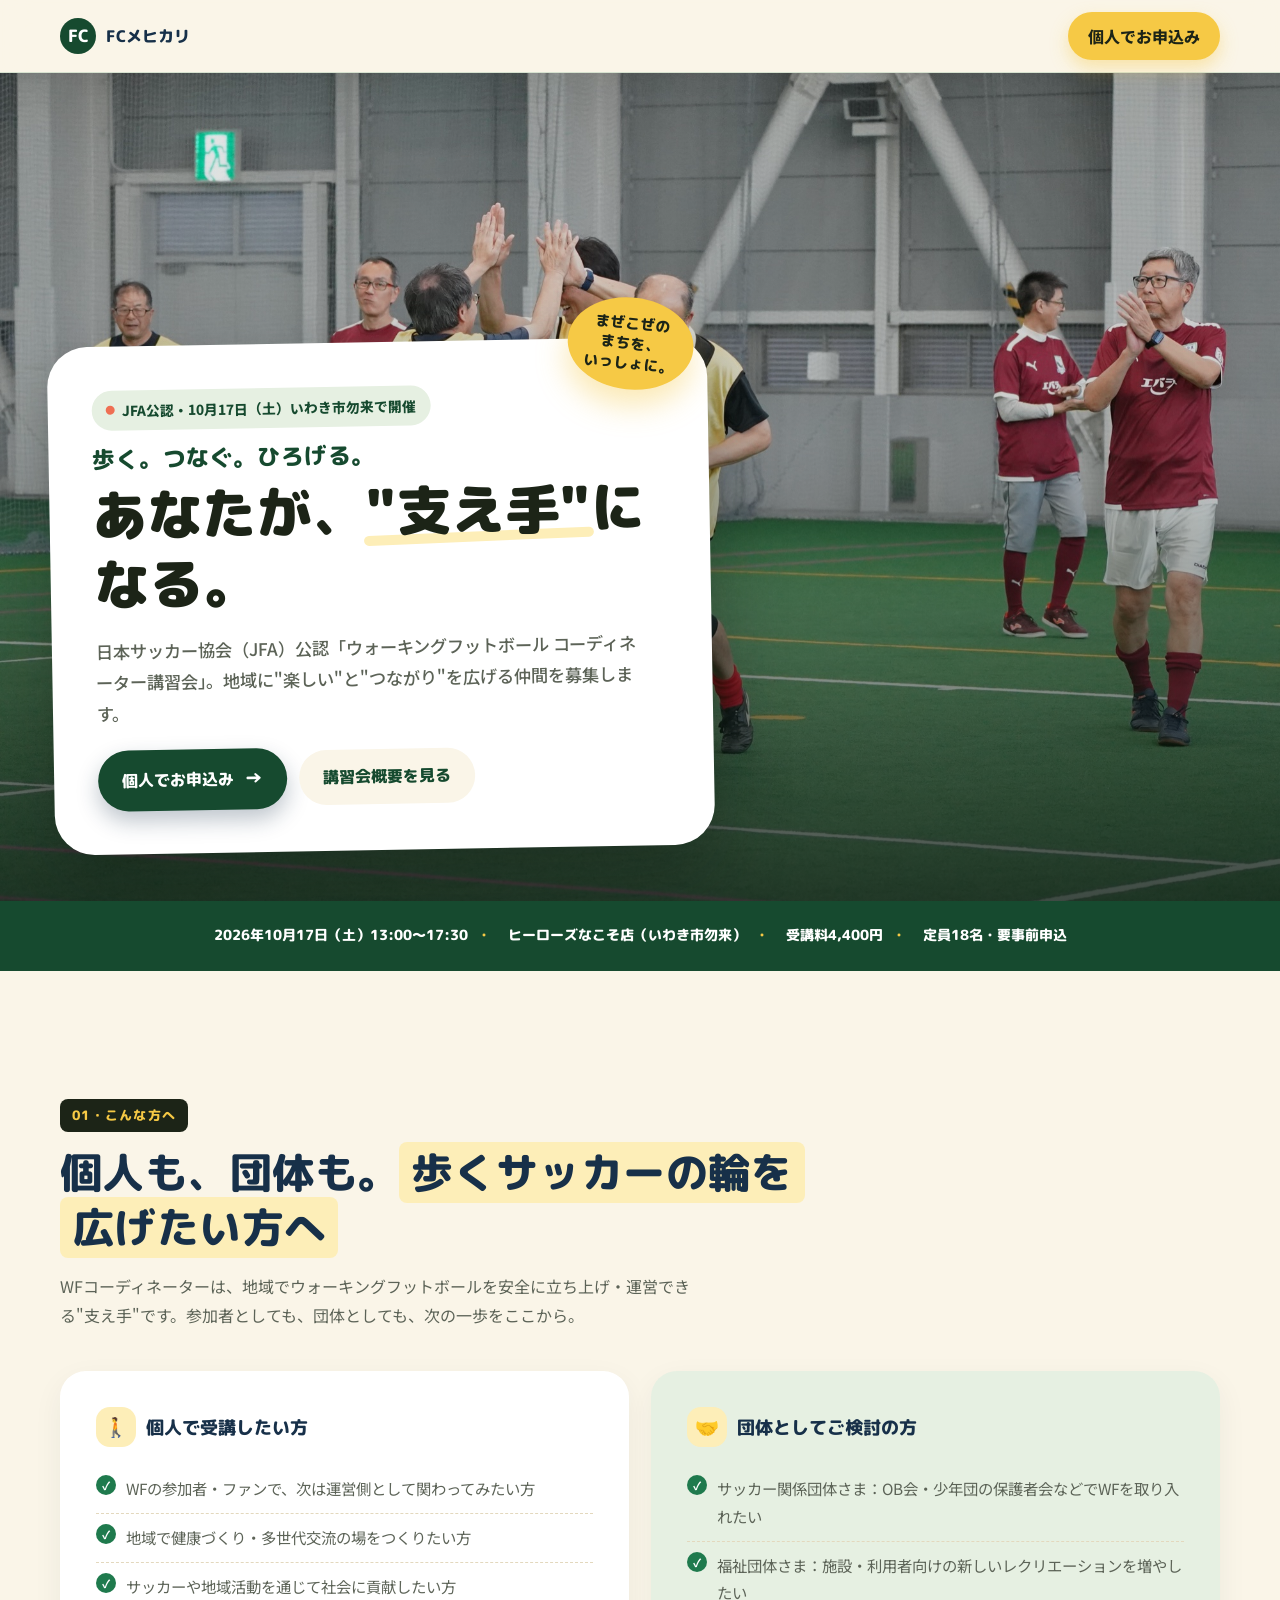
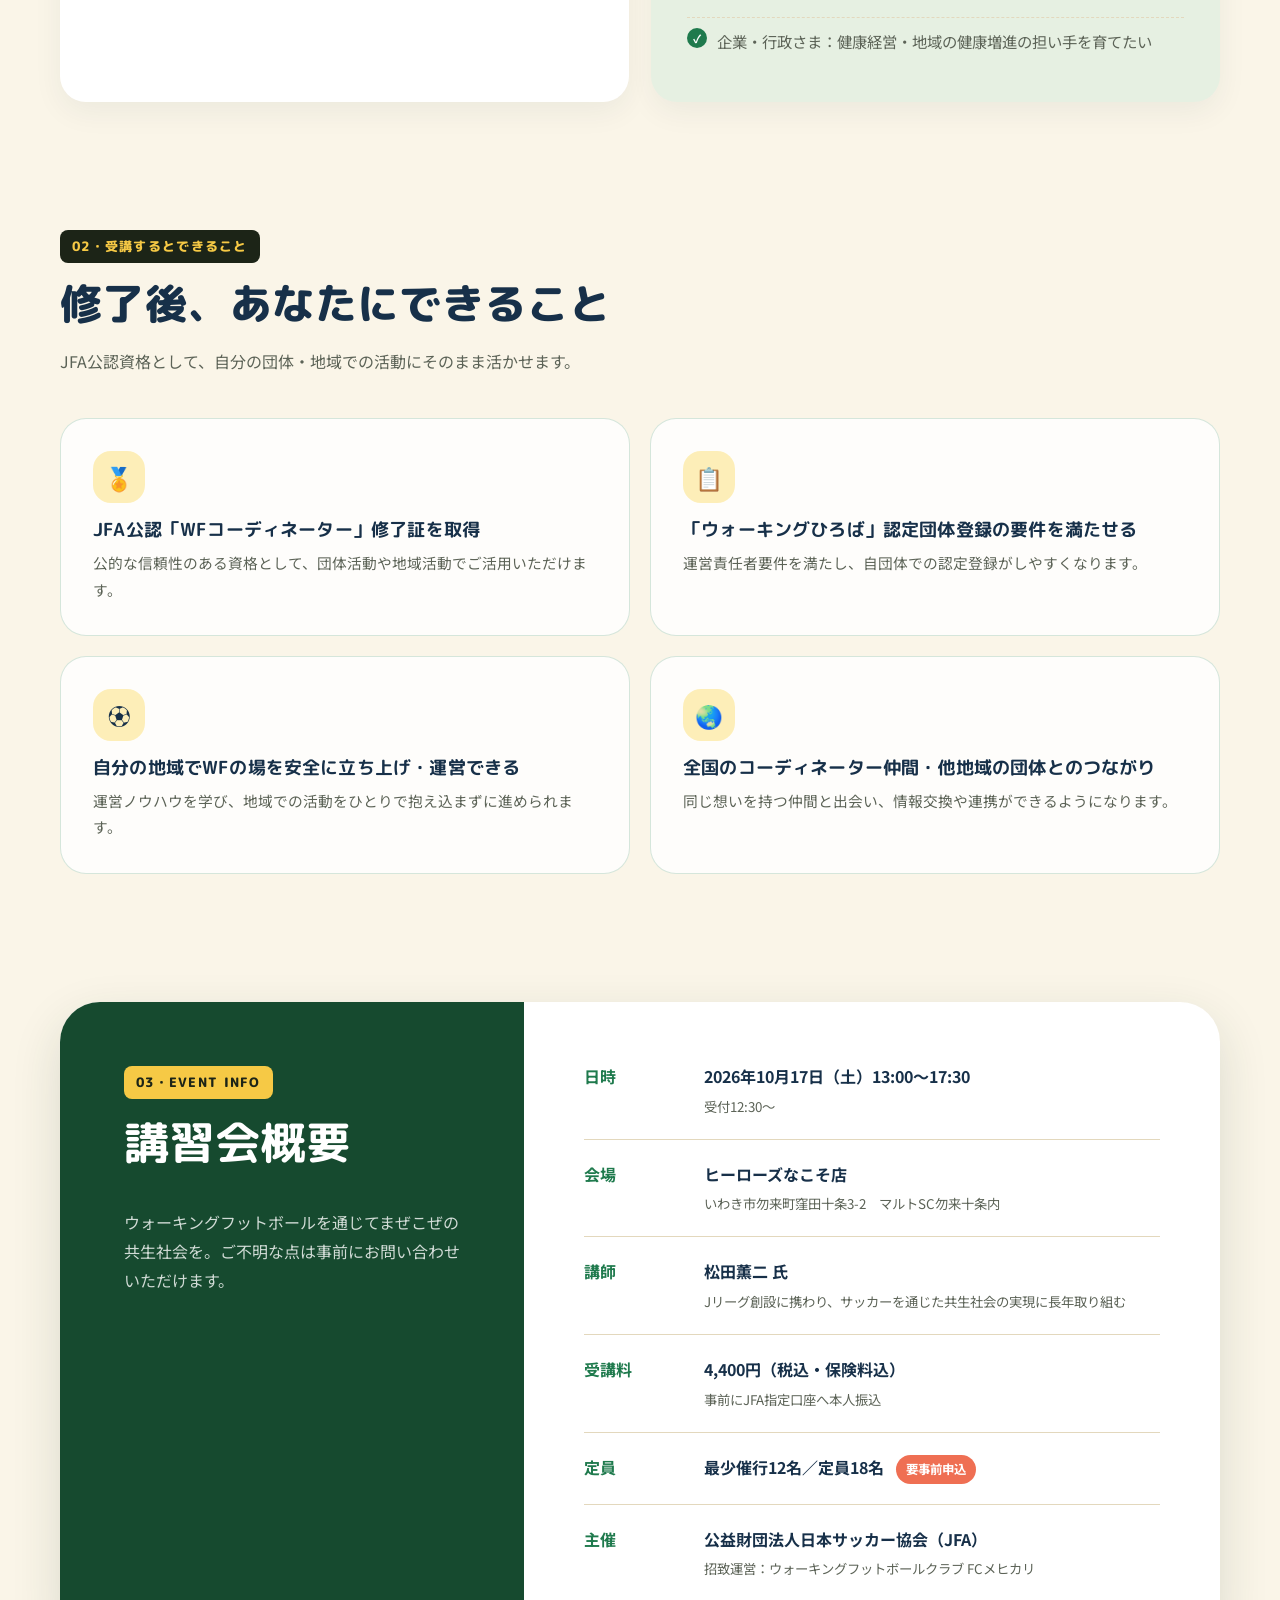
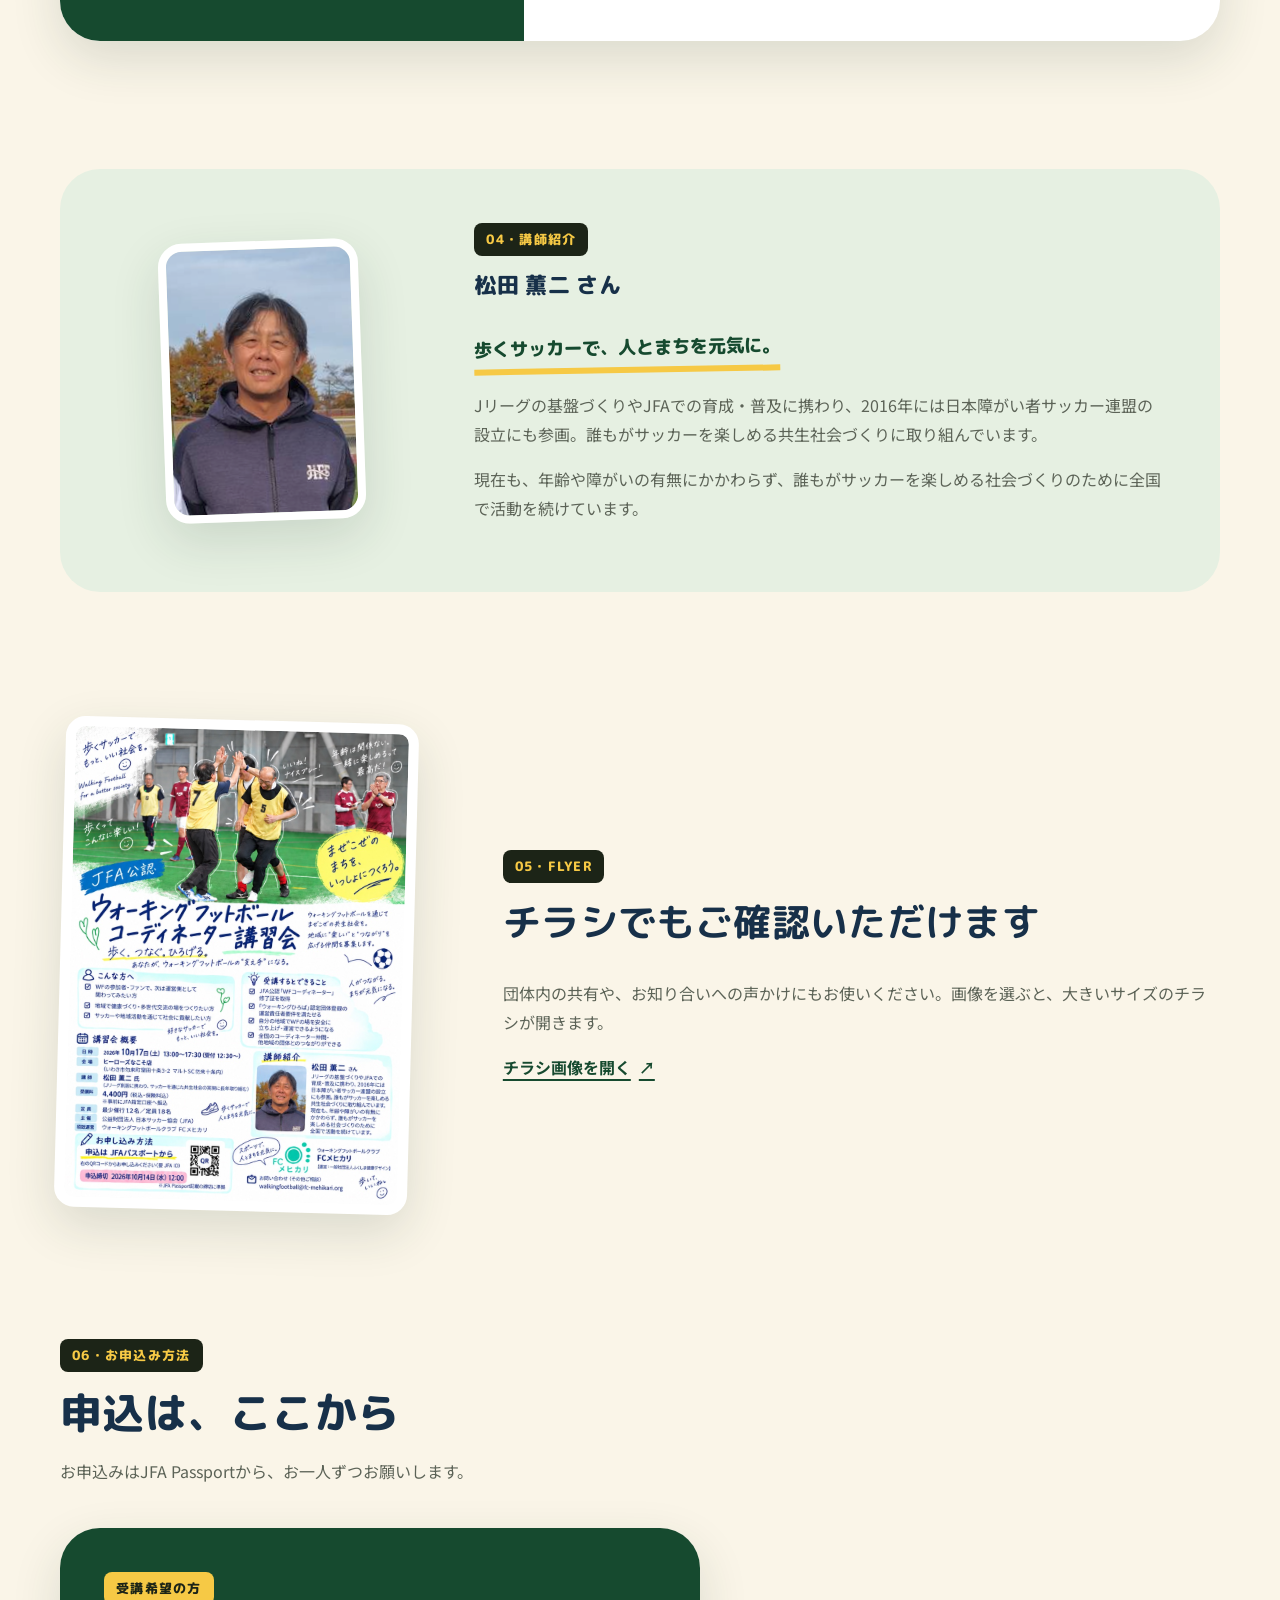
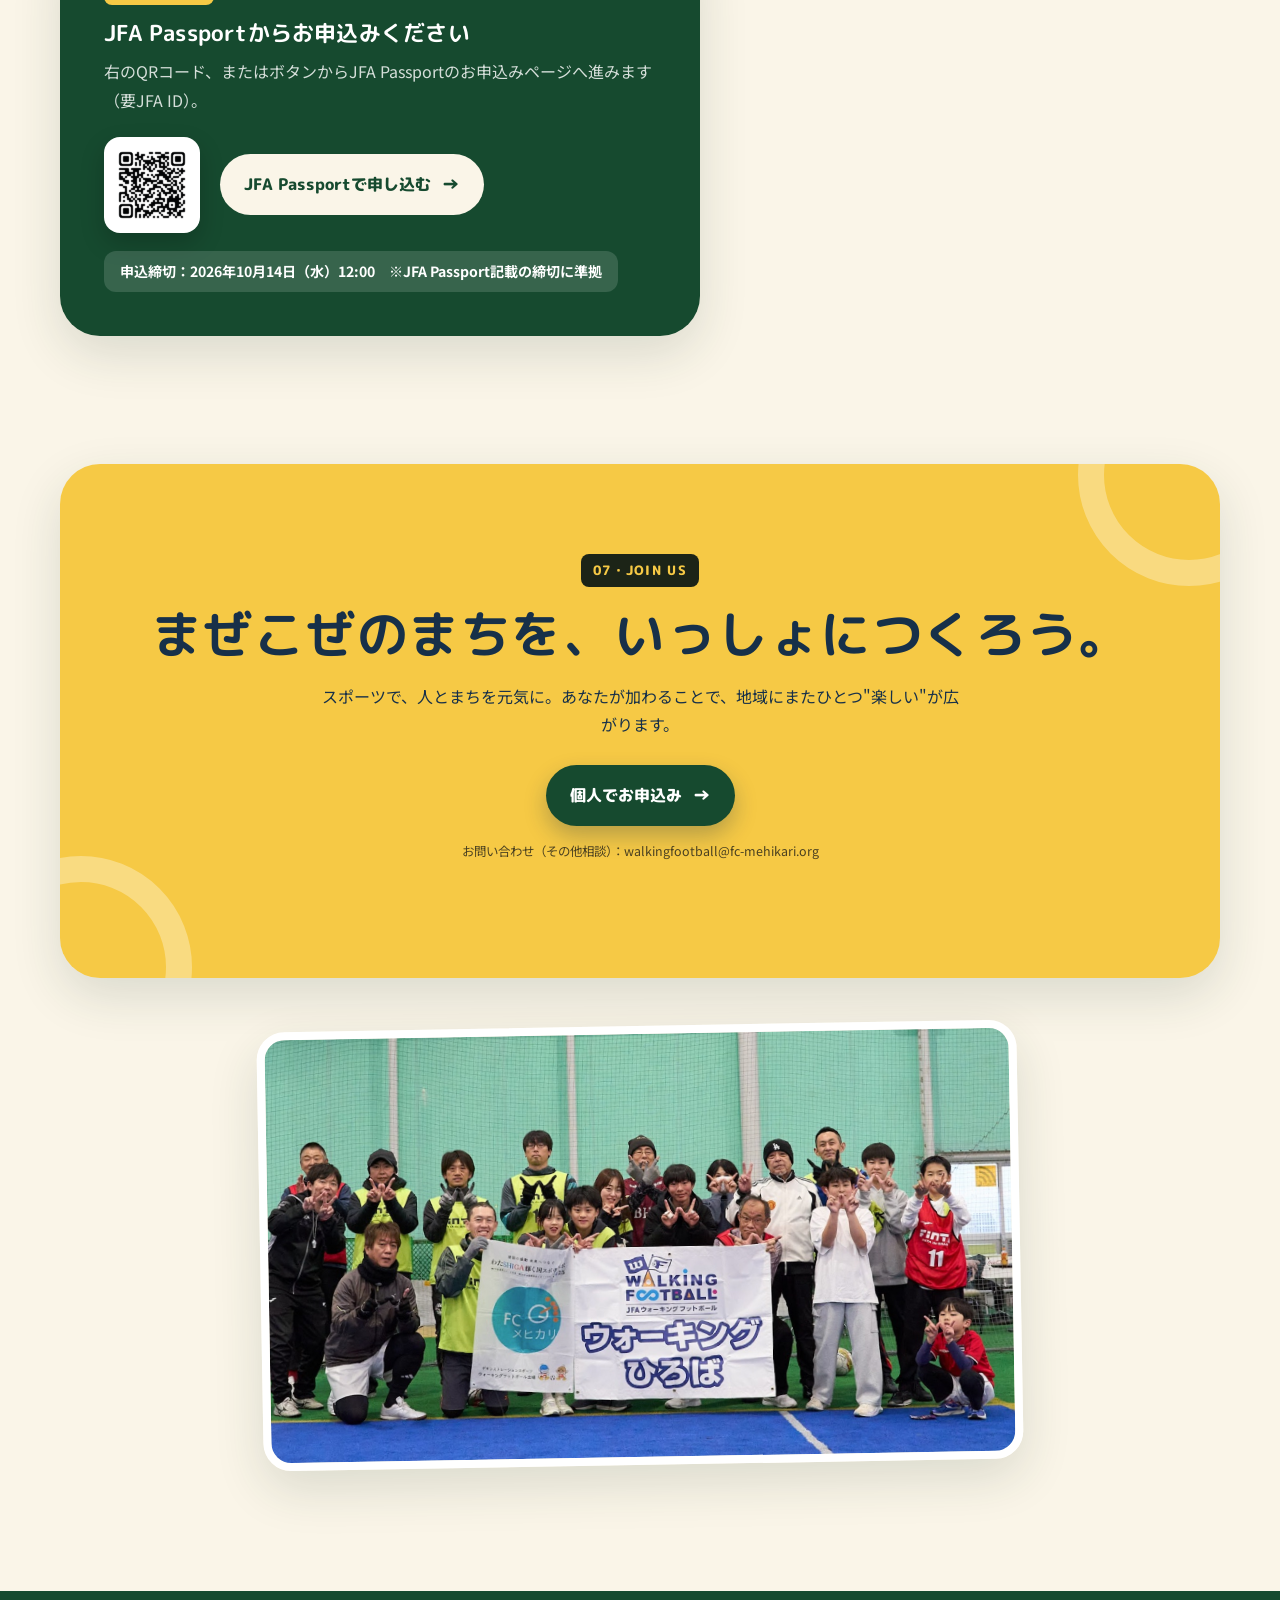
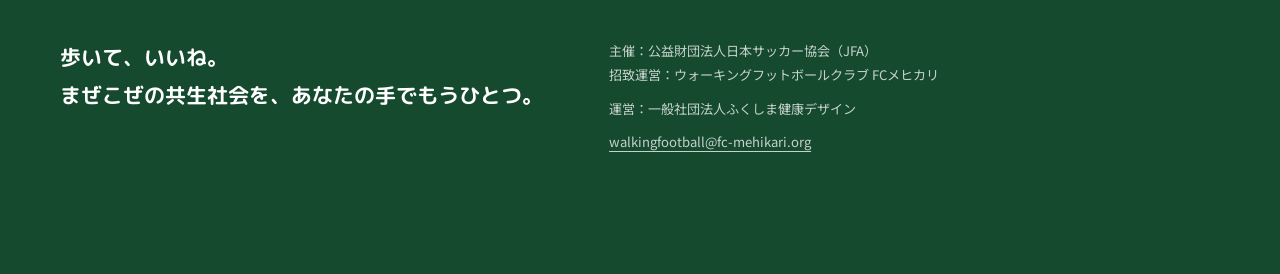
==== events/coordinator/index.html @ 16c9feae "コーディネーター講習会LPを追加 JFA公認ウォーキングフットボールコーディネーター講習会（10/17開催）の 告知LPを新規作成。個人でのJFA Passport申込を主導線とし、講習会概要・ 講師" ====
<!doctype html>
<html lang="ja">
<head>
  <meta charset="utf-8">
  <meta name="viewport" content="width=device-width, initial-scale=1">
  <meta name="theme-color" content="#1f7a4d">
  <title>JFA公認 ウォーキングフットボール コーディネーター講習会</title>
  <meta name="description" content="2026年10月17日（土）いわき市勿来で開催。日本サッカー協会（JFA）公認「ウォーキングフットボール コーディネーター講習会」。あなたが、まぜこぜ共生社会の"支え手"になる。お申込みはJFA Passportから。">
  <meta property="og:title" content="JFA公認 ウォーキングフットボール コーディネーター講習会">
  <meta property="og:description" content="歩く。つなぐ。ひろげる。あなたが、ウォーキングフットボールの"支え手"になる。2026年10月17日（土）いわき市勿来で開催。">
  <meta property="og:url" content="https://walking-football.fc-mehikari.org/events/coordinator/">
  <meta property="og:image" content="https://walking-football.fc-mehikari.org/events/coordinator/assets/og-image.jpg">
  <meta property="og:type" content="website">
  <meta name="twitter:card" content="summary_large_image">
  <meta name="twitter:image" content="https://walking-football.fc-mehikari.org/events/coordinator/assets/og-image.jpg">
  <link rel="icon" href="/img/logo.png">
  <link rel="preconnect" href="https://fonts.googleapis.com">
  <link rel="preconnect" href="https://fonts.gstatic.com" crossorigin>
  <link href="https://fonts.googleapis.com/css2?family=M+PLUS+Rounded+1c:wght@500;700;800;900&family=Noto+Sans+JP:wght@400;500;700&display=swap" rel="stylesheet">
  <style>
    :root {
      --cream:#faf5e8;--paper:#fff;--pitch:#1f7a4d;--pitch-dark:#164a2f;--pitch-pale:#e6f0e2;
      --sun:#f6c945;--sun-soft:#fdeeb8;--navy:#173049;--ink:#1c2417;
      --coral:#ef6f53;--sky:#8fd3d8;--line:#e3d8bd;--muted:#5c6357;
      --shadow:0 18px 50px rgba(30,60,40,.14);--radius-lg:40px;--radius-md:26px;
      --font-heading:"M PLUS Rounded 1c","Noto Sans JP",sans-serif;
      --font-body:"Noto Sans JP",system-ui,sans-serif;--wrap:min(1160px,calc(100% - 40px));
    }
    *{box-sizing:border-box}html{scroll-behavior:smooth}body{margin:0;overflow-x:hidden;background:var(--cream);color:var(--navy);font-family:var(--font-body);line-height:1.8;-webkit-font-smoothing:antialiased}
    body::before{content:"";position:fixed;inset:0;z-index:-1;pointer-events:none;opacity:.4;background-image:radial-gradient(rgba(31,122,77,.14) .7px,transparent .7px);background-size:20px 20px}
    img{display:block;max-width:100%}a{color:inherit}button,a{-webkit-tap-highlight-color:transparent}:focus-visible{outline:3px solid var(--coral);outline-offset:4px}
    h1,h2,h3,p{margin-top:0}h1,h2,h3{font-family:var(--font-heading);line-height:1.3;letter-spacing:.01em}
    .skip-link{position:fixed;left:16px;top:12px;z-index:100;transform:translateY(-150%);padding:10px 16px;border-radius:999px;background:var(--navy);color:#fff}.skip-link:focus{transform:translateY(0)}

    .site-header{position:sticky;top:0;z-index:30;background:rgba(250,245,232,.92);border-bottom:1px solid rgba(31,122,77,.16);backdrop-filter:blur(14px)}
    .site-header__inner{width:var(--wrap);min-height:72px;margin:0 auto;display:flex;align-items:center;justify-content:space-between;gap:20px}
    .brand{display:inline-flex;align-items:center;gap:10px;font-family:var(--font-heading);font-weight:800;text-decoration:none}.brand__mark{display:grid;place-items:center;width:36px;height:36px;border-radius:50%;background:var(--pitch-dark);color:#fff;font-size:17px}
    .header-link{padding:10px 20px;border:0;border-radius:999px;background:var(--sun);color:var(--ink);font-weight:800;text-decoration:none;box-shadow:0 8px 18px rgba(246,201,69,.4);transition:transform .2s,box-shadow .2s}.header-link:hover{transform:translateY(-2px);box-shadow:0 12px 22px rgba(246,201,69,.48)}

    /* ===== Hero: photo + hand-drawn doodle accents, Zudo-style dense warmth ===== */
    .hero{position:relative;width:100%;min-height:calc(100svh - 72px);overflow:hidden;background:var(--ink)}
    .hero__media{position:absolute;inset:0}
    .hero__media img{position:absolute;inset:0;width:100%;height:100%;object-fit:cover;object-position:center 30%}
    .hero__scrim{position:absolute;inset:0;background:linear-gradient(180deg,rgba(15,30,20,.1) 0%,rgba(15,30,20,.2) 45%,rgba(12,26,18,.78) 100%)}
    .hero__inner{position:relative;z-index:1;display:flex;min-height:calc(100svh - 72px);align-items:flex-end;padding:clamp(20px,4vw,56px)}
    .hero__block{position:relative;max-width:min(660px,88vw);padding:clamp(26px,3.4vw,46px);border-radius:var(--radius-lg);background:var(--paper);box-shadow:0 30px 70px rgba(10,18,12,.35);transform:rotate(-1deg)}
    .eyebrow{display:inline-flex;align-items:center;gap:8px;margin-bottom:14px;padding:8px 14px;border-radius:999px;background:var(--pitch-pale);color:var(--pitch-dark);font-size:.86rem;font-weight:800}.eyebrow::before{content:"";width:9px;height:9px;border-radius:50%;background:var(--coral)}
    .hero__block h1{margin-bottom:16px;color:var(--ink);font-size:clamp(2rem,4.4vw,3.4rem);font-weight:900;line-height:1.28}
    .hero__block h1 .small{display:block;margin-bottom:6px;font-size:.42em;font-weight:800;color:var(--pitch-dark)}
    .hero__block h1 .accent{position:relative;display:inline-block;white-space:nowrap}.hero__block h1 .accent::after{content:"";position:absolute;left:-.05em;right:-.05em;bottom:.04em;height:.18em;z-index:0;border-radius:999px;background:var(--sun-soft);transform:rotate(-1.4deg)}.hero__block h1 .accent>span{position:relative;z-index:1}
    .hero__lead{max-width:34rem;margin-bottom:22px;color:var(--muted);font-size:clamp(.98rem,1.4vw,1.08rem);font-weight:500}
    .button-row{display:flex;align-items:center;flex-wrap:wrap;gap:12px}
    .button{display:inline-flex;min-height:54px;align-items:center;justify-content:center;gap:10px;padding:13px 24px;border:0;border-radius:999px;background:var(--pitch-dark);color:#fff;box-shadow:0 10px 22px rgba(23,48,73,.28);font-family:var(--font-heading);font-weight:800;text-decoration:none;transition:transform .2s,box-shadow .2s,background .2s}.button:hover{transform:translateY(-3px);box-shadow:0 14px 26px rgba(23,48,73,.34);background:#0f3a26}.button--light{background:var(--cream);color:var(--pitch-dark);box-shadow:none}.button--light:hover{background:var(--pitch-pale)}.button__arrow{font-size:1.2em;transition:transform .2s}.button:hover .button__arrow{transform:translateX(3px)}
    .badge-sticker{position:absolute;right:clamp(-8px,1vw,18px);top:clamp(-40px,-4vw,-28px);z-index:2;max-width:190px;padding:16px 18px;border-radius:50%;background:var(--sun);color:var(--ink);font-family:var(--font-heading);font-weight:800;font-size:.92rem;line-height:1.35;text-align:center;box-shadow:0 16px 30px rgba(246,201,69,.4);transform:rotate(7deg)}

    .fact-bar{width:100%;background:var(--pitch-dark);color:#fff}
    .fact-bar__inner{width:var(--wrap);margin:0 auto;display:flex;flex-wrap:wrap;align-items:center;justify-content:center;gap:0;padding:16px 0;list-style:none}
    .fact-bar__inner li{position:relative;padding:6px 20px;font-family:var(--font-heading);font-weight:800;font-size:.9rem;white-space:nowrap}
    .fact-bar__inner li:not(:last-child)::after{content:"・";position:absolute;right:-3px;top:50%;transform:translateY(-50%);color:var(--sun)}

    main{padding-bottom:110px}
    .section{padding:clamp(80px,10vw,140px) 0 0}.section__inner{width:var(--wrap);margin:0 auto}.section-heading{max-width:760px;margin-bottom:42px}
    .section-heading__label{display:inline-block;margin-bottom:14px;padding:5px 12px;border-radius:8px;background:var(--ink);color:var(--sun);font-family:var(--font-heading);font-size:.8rem;font-weight:800;letter-spacing:.1em}
    .section-heading h2{position:relative;margin-bottom:16px;font-size:clamp(1.85rem,3.3vw,3.1rem);font-weight:800}.section-heading p{max-width:40rem;margin-bottom:0;color:var(--muted)}
    .highlight{display:inline;padding:.02em .28em;border-radius:8px;background:var(--sun-soft);box-decoration-break:clone;-webkit-box-decoration-break:clone}

    /* こんな方へ：個人 / 団体 の2軸 */
    .audience-grid{display:grid;grid-template-columns:1fr 1fr;gap:22px}
    .audience-card{padding:clamp(26px,3vw,36px);border-radius:var(--radius-md);background:var(--paper);box-shadow:0 10px 30px rgba(23,48,73,.06)}
    .audience-card--group{background:var(--pitch-pale)}
    .audience-card__title{display:flex;align-items:center;gap:10px;margin-bottom:18px;font-family:var(--font-heading);font-weight:800;font-size:1.15rem}
    .audience-card__title span.icon{display:grid;place-items:center;width:40px;height:40px;border-radius:14px;background:var(--sun-soft);font-size:1.2rem}
    .audience-card ul{margin:0;padding:0;list-style:none}
    .audience-card li{position:relative;padding:10px 0 10px 30px;border-top:1px dashed var(--line);color:var(--muted);font-size:.96rem}.audience-card li:first-child{border-top:0}
    .audience-card li::before{content:"✓";position:absolute;left:0;top:10px;display:grid;place-items:center;width:20px;height:20px;border-radius:50%;background:var(--pitch);color:#fff;font-size:.7rem;font-weight:800}

    .value-grid{display:grid;grid-template-columns:repeat(2,1fr);gap:20px}.value-card{padding:clamp(24px,3vw,32px);border:1px solid rgba(31,122,77,.18);border-radius:var(--radius-md);background:rgba(255,255,255,.8)}.value-card__icon{display:grid;width:52px;height:52px;margin-bottom:16px;place-items:center;border-radius:18px;background:var(--sun-soft);font-size:1.4rem}.value-card h3{margin-bottom:8px;font-size:1.1rem}.value-card p{margin:0;color:var(--muted);font-size:.92rem}

    .event-panel{display:grid;grid-template-columns:.8fr 1.2fr;overflow:hidden;border-radius:var(--radius-lg);background:var(--paper);box-shadow:var(--shadow)}.event-panel__title{padding:clamp(32px,5vw,64px);background:var(--pitch-dark);color:#fff}.event-panel__title .section-heading__label{background:var(--sun);color:var(--ink)}.event-panel__title h2{font-size:clamp(2rem,3.5vw,3.4rem)}.event-panel__title p{margin:0;color:rgba(255,255,255,.8)}.event-details{margin:0;padding:clamp(26px,5vw,60px)}.event-details__row{display:grid;grid-template-columns:6.4rem 1fr;gap:18px;padding:20px 0;border-bottom:1px solid var(--line)}.event-details__row:first-child{padding-top:0}.event-details__row:last-child{padding-bottom:0;border-bottom:0}.event-details dt{color:var(--pitch);font-weight:700}.event-details dd{margin:0;font-weight:700}.event-details small{display:block;margin-top:4px;color:var(--muted);font-weight:400}.cap-badge{display:inline-block;margin-left:8px;padding:3px 10px;border-radius:999px;background:var(--coral);color:#fff;font-size:.78rem}

    .instructor{display:grid;grid-template-columns:.6fr 1.4fr;align-items:center;gap:clamp(30px,6vw,64px);padding:clamp(30px,5vw,54px);border-radius:var(--radius-lg);background:var(--pitch-pale)}
    .instructor__photo-wrap{position:relative;justify-self:center}
    .instructor__photo{width:200px;height:280px;object-fit:cover;border:8px solid #fff;border-radius:24px;box-shadow:var(--shadow);transform:rotate(-2deg)}
    .instructor__copy h2{font-size:clamp(1.7rem,2.6vw,2.5rem)}.instructor__copy p{color:var(--muted)}
    .handwritten{display:inline-block;margin:4px 0 18px;padding-bottom:3px;border-bottom:6px solid var(--sun);color:var(--pitch-dark);font-family:var(--font-heading);font-size:1.15rem;font-weight:800;transform:rotate(-1deg)}
    .instructor__name{display:block;margin-bottom:2px;font-family:var(--font-heading);font-weight:800;font-size:1.4rem}

    .flyer-layout{display:grid;grid-template-columns:minmax(260px,.66fr) 1.34fr;align-items:center;gap:clamp(36px,7vw,90px)}.flyer-preview{overflow:hidden;border:10px solid #fff;border-radius:20px;background:#fff;box-shadow:var(--shadow);transform:rotate(1.5deg)}.flyer-preview img{width:100%;height:auto}.flyer-copy h2{font-size:clamp(1.8rem,3vw,3rem)}.flyer-copy p{color:var(--muted)}.text-link{display:inline-flex;align-items:center;gap:8px;color:var(--pitch-dark);font-weight:700;text-underline-offset:5px;text-decoration-thickness:2px}

    .apply-grid{display:grid;grid-template-columns:1fr;gap:22px}
    .apply-grid--single{max-width:640px}
    .apply-card{position:relative;padding:clamp(28px,4vw,44px);border-radius:var(--radius-lg);background:var(--paper);box-shadow:var(--shadow)}
    .apply-card--primary{background:var(--pitch-dark);color:#fff}
    .apply-card--primary .section-heading__label{background:var(--sun);color:var(--ink)}
    .apply-card--primary p{color:rgba(255,255,255,.82)}
    .apply-card h3{margin-bottom:10px;font-size:1.35rem}
    .apply-row{display:flex;align-items:center;gap:20px;margin-top:22px}
    .apply-qr{flex:none;width:96px;height:96px;padding:8px;background:#fff;border-radius:16px;box-shadow:0 10px 24px rgba(0,0,0,.2)}
    .apply-deadline{display:inline-block;margin-top:18px;padding:8px 16px;border-radius:12px;background:rgba(255,255,255,.14);font-weight:700;font-size:.88rem}

    .final-cta{position:relative;overflow:hidden;padding:clamp(46px,8vw,90px) clamp(24px,6vw,74px);border-radius:var(--radius-lg);background:var(--sun);text-align:center;box-shadow:var(--shadow)}.final-cta::before,.final-cta::after{content:"";position:absolute;width:170px;height:170px;border:26px solid rgba(255,255,255,.32);border-radius:50%}.final-cta::before{left:-90px;bottom:-100px}.final-cta::after{right:-80px;top:-100px}.final-cta h2{position:relative;margin-bottom:14px;font-size:clamp(2rem,4vw,3.8rem)}.final-cta p{position:relative;max-width:640px;margin:0 auto 26px}.final-cta .button{position:relative}.contact-note{margin-top:14px!important;font-size:.78rem;color:#4a4020}
    .closing-photo{display:flex;justify-content:center;margin-top:48px}.closing-photo img{width:min(100%,760px);height:auto;border:8px solid #fff;border-radius:28px;box-shadow:var(--shadow);transform:rotate(-1deg)}

    footer{padding:48px 0 110px;background:var(--pitch-dark);color:#fff}.footer__inner{width:var(--wrap);display:grid;grid-template-columns:1fr 1.2fr;gap:40px;margin:0 auto}.footer__message{font-family:var(--font-heading);font-size:1.3rem;font-weight:700}.footer__details{color:rgba(255,255,255,.75);font-size:.82rem}.footer__details p{margin-bottom:10px}.footer__details a{text-underline-offset:4px}
    .mobile-cta{display:none;position:fixed;z-index:30;left:12px;right:12px;bottom:max(12px,env(safe-area-inset-bottom));min-height:58px;align-items:center;justify-content:center;border-radius:999px;background:var(--pitch-dark);color:#fff;box-shadow:0 12px 30px rgba(23,48,73,.3);font-family:var(--font-heading);font-weight:800;text-decoration:none}

    @media(max-width:920px){
      .hero{min-height:auto}.hero__inner{min-height:auto;align-items:stretch;padding:0;flex-direction:column}
      .hero__media{position:relative;inset:auto;aspect-ratio:4/3}
      .hero__media img{position:absolute}
      .hero__block{max-width:none;margin:-32px 16px 0;transform:none;border-radius:28px;position:relative;z-index:1}
      .badge-sticker{display:none}
      .fact-bar__inner{padding:14px 20px}
      .audience-grid,.value-grid,.instructor,.event-panel,.flyer-layout{grid-template-columns:1fr}
      .instructor__photo-wrap{justify-self:start}
      .flyer-preview{max-width:420px}
    }
    @media(max-width:640px){
      :root{--wrap:min(1160px,calc(100% - 28px));--radius-lg:28px}
      .site-header__inner{min-height:64px}.brand__mark{width:32px;height:32px}
      main{padding-bottom:86px}
      .header-link{display:none}
      .hero__block{padding:22px}
      .fact-bar__inner li{width:100%;text-align:center;padding:6px 0}.fact-bar__inner li:not(:last-child)::after{content:"";display:none}.fact-bar__inner li:not(:last-child){border-bottom:1px dashed rgba(255,255,255,.2)}
      .button-row{align-items:stretch;flex-direction:column}.button{width:100%}
      .section{padding-top:82px}.section-heading{margin-bottom:28px}.event-panel__title,.event-details{padding:28px 22px}.event-details__row{grid-template-columns:1fr;gap:4px}.flyer-preview{width:min(88%,420px);margin:0 auto}
      .apply-row{flex-direction:column;align-items:flex-start}
      .footer__inner{grid-template-columns:1fr;gap:18px}.mobile-cta{display:flex}
    }
    @media(prefers-reduced-motion:reduce){html{scroll-behavior:auto}*,*::before,*::after{transition-duration:.01ms!important}}
  </style>
</head>
<body>
  <a class="skip-link" href="#main">本文へ移動</a>
  <header class="site-header">
    <div class="site-header__inner">
      <a class="brand" href="/" aria-label="FCメヒカリ ホーム"><span class="brand__mark" aria-hidden="true">FC</span><span>FCメヒカリ</span></a>
      <a class="header-link" href="https://passport.jfa.jp/mypage/event_invitation_ticket/3787?access_code=d1ccd3285d62bb5a2b9cd540b5b5b92b" target="_blank" rel="noopener">個人でお申込み</a>
    </div>
  </header>
  <main id="main">
    <section class="hero" aria-labelledby="hero-title">
      <div class="hero__media">
        <img src="assets/main.jpg" alt="ウォーキングフットボールのコートでハイタッチをして喜ぶ参加者たち" width="2000" height="1333" loading="eager">
        <div class="hero__scrim" aria-hidden="true"></div>
      </div>
      <div class="hero__inner">
        <div class="hero__block">
          <span class="badge-sticker" aria-hidden="true">まぜこぜの<br>まちを、<br>いっしょに。</span>
          <p class="eyebrow">JFA公認・10月17日（土）いわき市勿来で開催</p>
          <h1 id="hero-title"><span class="small">歩く。つなぐ。ひろげる。</span>あなたが、<span class="accent"><span>"支え手"</span></span>になる。</h1>
          <p class="hero__lead">日本サッカー協会（JFA）公認「ウォーキングフットボール コーディネーター講習会」。地域に"楽しい"と"つながり"を広げる仲間を募集します。</p>
          <div class="button-row">
            <a class="button" href="https://passport.jfa.jp/mypage/event_invitation_ticket/3787?access_code=d1ccd3285d62bb5a2b9cd540b5b5b92b" target="_blank" rel="noopener">個人でお申込み <span class="button__arrow" aria-hidden="true">→</span></a>
            <a class="button button--light" href="#details">講習会概要を見る</a>
          </div>
        </div>
      </div>
    </section>
    <nav class="fact-bar" aria-label="講習会概要（要点）">
      <ul class="fact-bar__inner">
        <li>2026年10月17日（土）13:00〜17:30</li><li>ヒーローズなこそ店（いわき市勿来）</li><li>受講料4,400円</li><li>定員18名・要事前申込</li>
      </ul>
    </nav>

    <section class="section" aria-labelledby="audience-title"><div class="section__inner">
      <div class="section-heading"><span class="section-heading__label">01・こんな方へ</span><h2 id="audience-title">個人も、団体も。<span class="highlight">歩くサッカーの輪を広げたい方へ</span></h2><p>WFコーディネーターは、地域でウォーキングフットボールを安全に立ち上げ・運営できる"支え手"です。参加者としても、団体としても、次の一歩をここから。</p></div>
      <div class="audience-grid">
        <article class="audience-card">
          <div class="audience-card__title"><span class="icon" aria-hidden="true">🚶</span>個人で受講したい方</div>
          <ul>
            <li>WFの参加者・ファンで、次は運営側として関わってみたい方</li>
            <li>地域で健康づくり・多世代交流の場をつくりたい方</li>
            <li>サッカーや地域活動を通じて社会に貢献したい方</li>
          </ul>
        </article>
        <article class="audience-card audience-card--group">
          <div class="audience-card__title"><span class="icon" aria-hidden="true">🤝</span>団体としてご検討の方</div>
          <ul>
            <li>サッカー関係団体さま：OB会・少年団の保護者会などでWFを取り入れたい</li>
            <li>福祉団体さま：施設・利用者向けの新しいレクリエーションを増やしたい</li>
            <li>企業・行政さま：健康経営・地域の健康増進の担い手を育てたい</li>
          </ul>
        </article>
      </div>
    </div></section>

    <section class="section" aria-labelledby="value-title"><div class="section__inner">
      <div class="section-heading"><span class="section-heading__label">02・受講するとできること</span><h2 id="value-title">修了後、あなたにできること</h2><p>JFA公認資格として、自分の団体・地域での活動にそのまま活かせます。</p></div>
      <div class="value-grid">
        <article class="value-card"><div class="value-card__icon" aria-hidden="true">🏅</div><h3>JFA公認「WFコーディネーター」修了証を取得</h3><p>公的な信頼性のある資格として、団体活動や地域活動でご活用いただけます。</p></article>
        <article class="value-card"><div class="value-card__icon" aria-hidden="true">📋</div><h3>「ウォーキングひろば」認定団体登録の要件を満たせる</h3><p>運営責任者要件を満たし、自団体での認定登録がしやすくなります。</p></article>
        <article class="value-card"><div class="value-card__icon" aria-hidden="true">⚽</div><h3>自分の地域でWFの場を安全に立ち上げ・運営できる</h3><p>運営ノウハウを学び、地域での活動をひとりで抱え込まずに進められます。</p></article>
        <article class="value-card"><div class="value-card__icon" aria-hidden="true">🌏</div><h3>全国のコーディネーター仲間・他地域の団体とのつながり</h3><p>同じ想いを持つ仲間と出会い、情報交換や連携ができるようになります。</p></article>
      </div>
    </div></section>

    <section class="section" id="details" aria-labelledby="details-title"><div class="section__inner event-panel">
      <div class="event-panel__title"><span class="section-heading__label">03・EVENT INFO</span><h2 id="details-title">講習会概要</h2><p>ウォーキングフットボールを通じてまぜこぜの共生社会を。ご不明な点は事前にお問い合わせいただけます。</p></div>
      <dl class="event-details">
        <div class="event-details__row"><dt>日時</dt><dd>2026年10月17日（土）13:00〜17:30<br><small>受付12:30〜</small></dd></div>
        <div class="event-details__row"><dt>会場</dt><dd>ヒーローズなこそ店<small>いわき市勿来町窪田十条3-2　マルトSC勿来十条内</small></dd></div>
        <div class="event-details__row"><dt>講師</dt><dd>松田薫二 氏<small>Jリーグ創設に携わり、サッカーを通じた共生社会の実現に長年取り組む</small></dd></div>
        <div class="event-details__row"><dt>受講料</dt><dd>4,400円（税込・保険料込）<small>事前にJFA指定口座へ本人振込</small></dd></div>
        <div class="event-details__row"><dt>定員</dt><dd>最少催行12名／定員18名 <span class="cap-badge">要事前申込</span></dd></div>
        <div class="event-details__row"><dt>主催</dt><dd>公益財団法人日本サッカー協会（JFA）<small>招致運営：ウォーキングフットボールクラブ FCメヒカリ</small></dd></div>
      </dl>
    </div></section>

    <section class="section" aria-labelledby="instructor-title"><div class="section__inner instructor">
      <div class="instructor__photo-wrap"><img class="instructor__photo" src="assets/matsuda.png" alt="講師の松田薫二さん" width="174" height="250" loading="lazy"></div>
      <div class="instructor__copy"><span class="section-heading__label">04・講師紹介</span><h2 id="instructor-title"><span class="instructor__name">松田 薫二 さん</span></h2><span class="handwritten">歩くサッカーで、人とまちを元気に。</span><p>Jリーグの基盤づくりやJFAでの育成・普及に携わり、2016年には日本障がい者サッカー連盟の設立にも参画。誰もがサッカーを楽しめる共生社会づくりに取り組んでいます。</p><p>現在も、年齢や障がいの有無にかかわらず、誰もがサッカーを楽しめる社会づくりのために全国で活動を続けています。</p></div>
    </div></section>

    <section class="section" aria-labelledby="flyer-title"><div class="section__inner flyer-layout">
      <a class="flyer-preview" href="assets/flyer.jpg" target="_blank" rel="noopener" aria-label="講習会チラシ画像を開く"><img src="assets/flyer.jpg" alt="WFコーディネーター講習会のイベントチラシ" width="849" height="1200" loading="lazy"></a>
      <div class="flyer-copy"><span class="section-heading__label">05・FLYER</span><h2 id="flyer-title">チラシでもご確認いただけます</h2><p>団体内の共有や、お知り合いへの声かけにもお使いください。画像を選ぶと、大きいサイズのチラシが開きます。</p><a class="text-link" href="assets/flyer.jpg" target="_blank" rel="noopener">チラシ画像を開く <span aria-hidden="true">↗</span></a></div>
    </div></section>

    <section class="section" id="apply" aria-labelledby="apply-title"><div class="section__inner">
      <div class="section-heading"><span class="section-heading__label">06・お申込み方法</span><h2 id="apply-title">申込は、ここから</h2><p>お申込みはJFA Passportから、お一人ずつお願いします。</p></div>
      <div class="apply-grid apply-grid--single">
        <article class="apply-card apply-card--primary">
          <span class="section-heading__label">受講希望の方</span>
          <h3>JFA Passportからお申込みください</h3>
          <p>右のQRコード、またはボタンからJFA Passportのお申込みページへ進みます（要JFA ID）。</p>
          <div class="apply-row">
            <img class="apply-qr" src="assets/qr.png" alt="JFA Passport 本講習会お申込みページのQRコード" width="96" height="96" loading="lazy">
            <a class="button button--light" href="https://passport.jfa.jp/mypage/event_invitation_ticket/3787?access_code=d1ccd3285d62bb5a2b9cd540b5b5b92b" target="_blank" rel="noopener">JFA Passportで申し込む <span class="button__arrow" aria-hidden="true">→</span></a>
          </div>
          <span class="apply-deadline">申込締切：2026年10月14日（水）12:00　※JFA Passport記載の締切に準拠</span>
        </article>
      </div>
    </div></section>

    <section class="section" id="contact" aria-labelledby="contact-title"><div class="section__inner final-cta">
      <span class="section-heading__label">07・JOIN US</span><h2 id="contact-title">まぜこぜのまちを、いっしょにつくろう。</h2><p>スポーツで、人とまちを元気に。あなたが加わることで、地域にまたひとつ"楽しい"が広がります。</p>
      <a class="button" href="https://passport.jfa.jp/mypage/event_invitation_ticket/3787?access_code=d1ccd3285d62bb5a2b9cd540b5b5b92b" target="_blank" rel="noopener">個人でお申込み <span class="button__arrow" aria-hidden="true">→</span></a>
      <p class="contact-note">お問い合わせ（その他相談）：walkingfootball@fc-mehikari.org</p>
    </div>
    <figure class="closing-photo"><img src="assets/group.jpg" alt="子どもから高齢者まで幅広い世代が参加したウォーキングフットボールの集合写真" width="1600" height="910" loading="lazy"></figure>
    </section>
  </main>
  <footer><div class="footer__inner">
    <p class="footer__message">歩いて、いいね。<br>まぜこぜの共生社会を、あなたの手でもうひとつ。</p>
    <div class="footer__details"><p>主催：公益財団法人日本サッカー協会（JFA）<br>招致運営：ウォーキングフットボールクラブ FCメヒカリ</p><p>運営：一般社団法人ふくしま健康デザイン</p><p><a href="mailto:walkingfootball@fc-mehikari.org">walkingfootball@fc-mehikari.org</a></p></div>
  </div></footer>
  <a class="mobile-cta" href="https://passport.jfa.jp/mypage/event_invitation_ticket/3787?access_code=d1ccd3285d62bb5a2b9cd540b5b5b92b" target="_blank" rel="noopener">個人でお申込み</a>
</body>
</html>
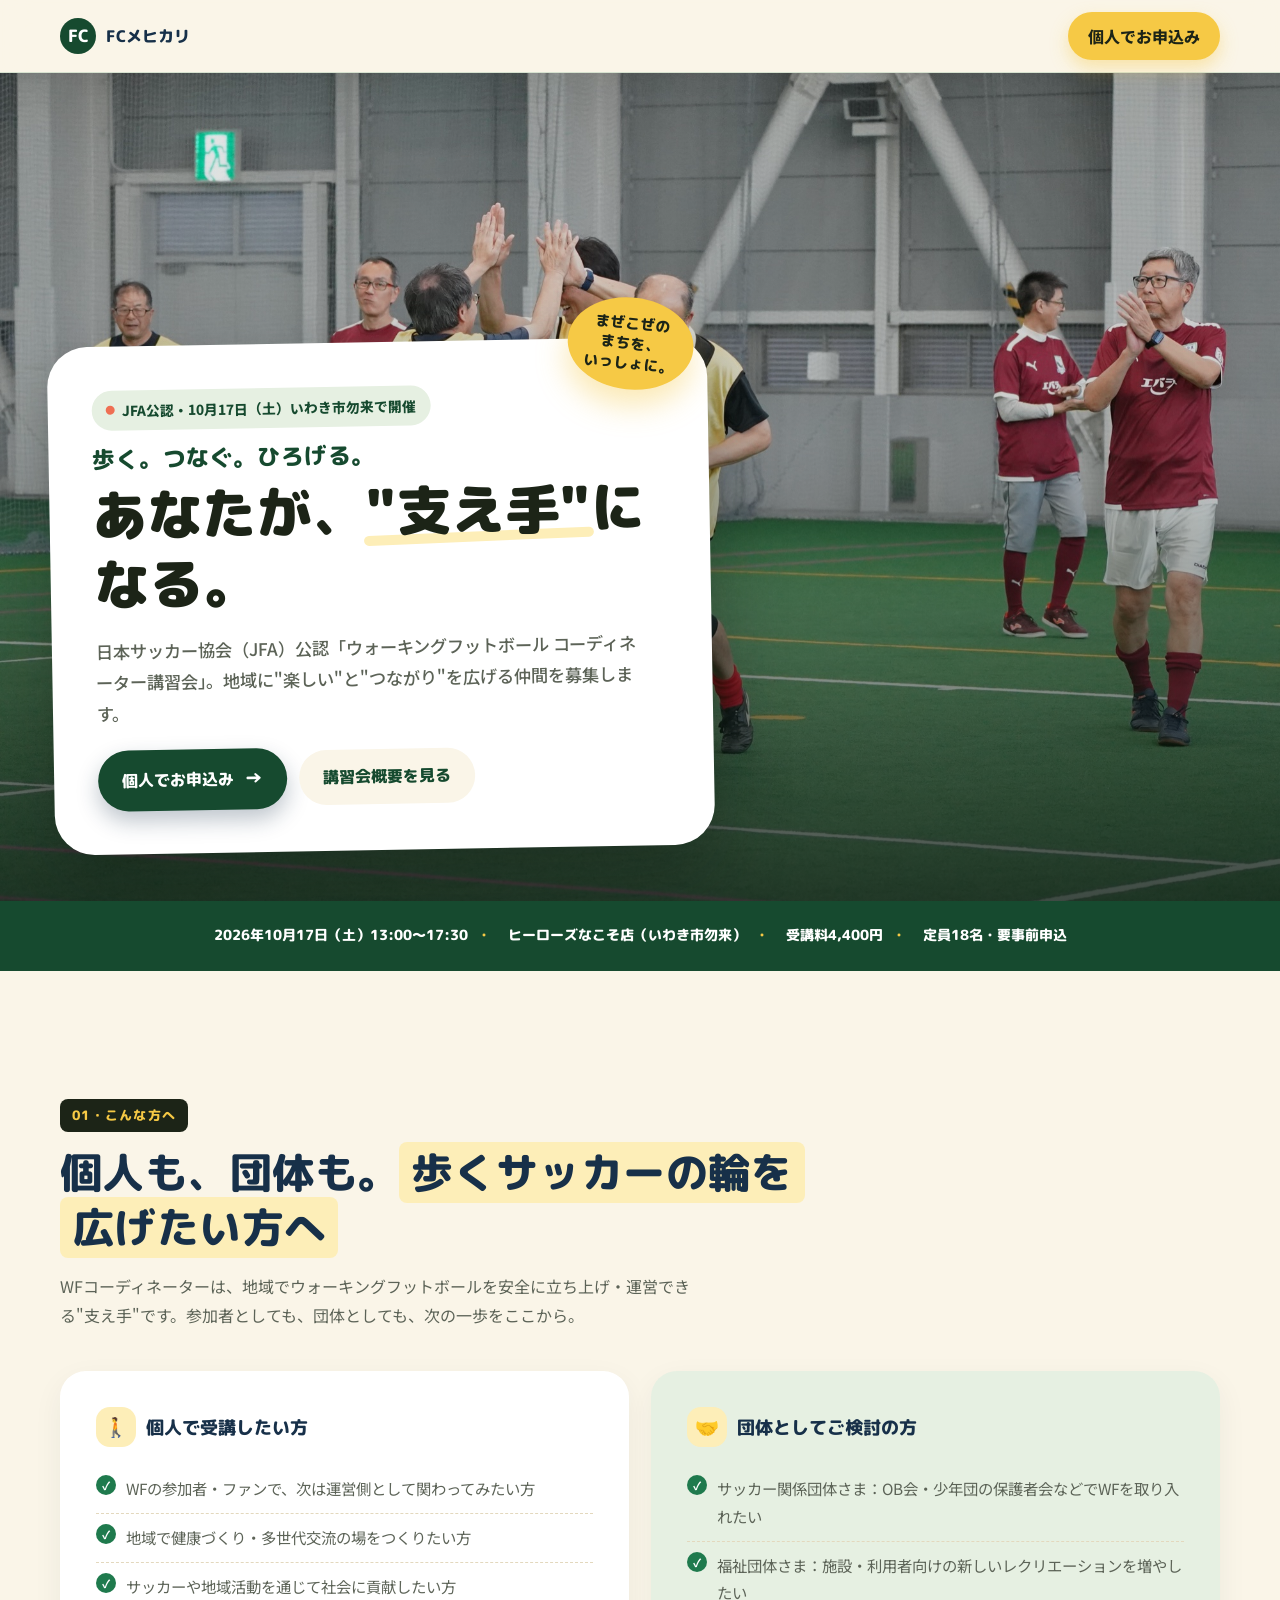
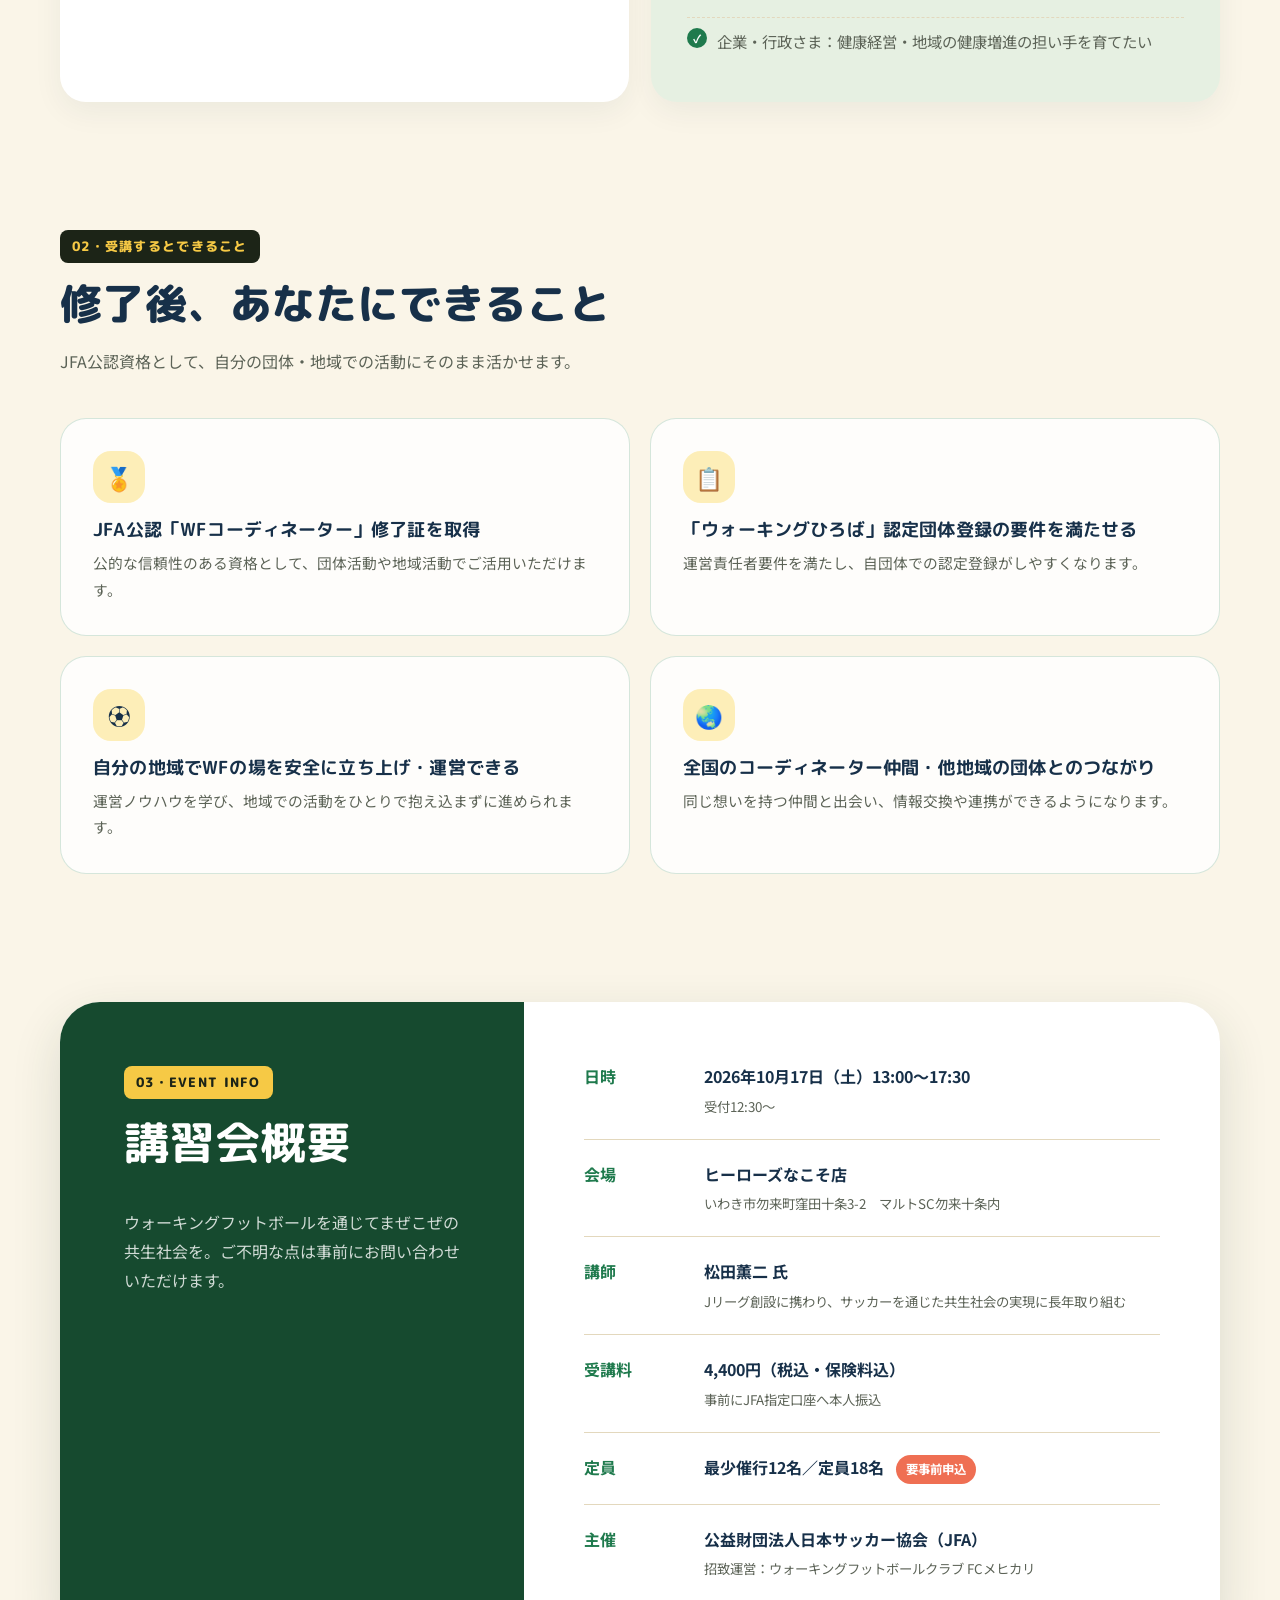
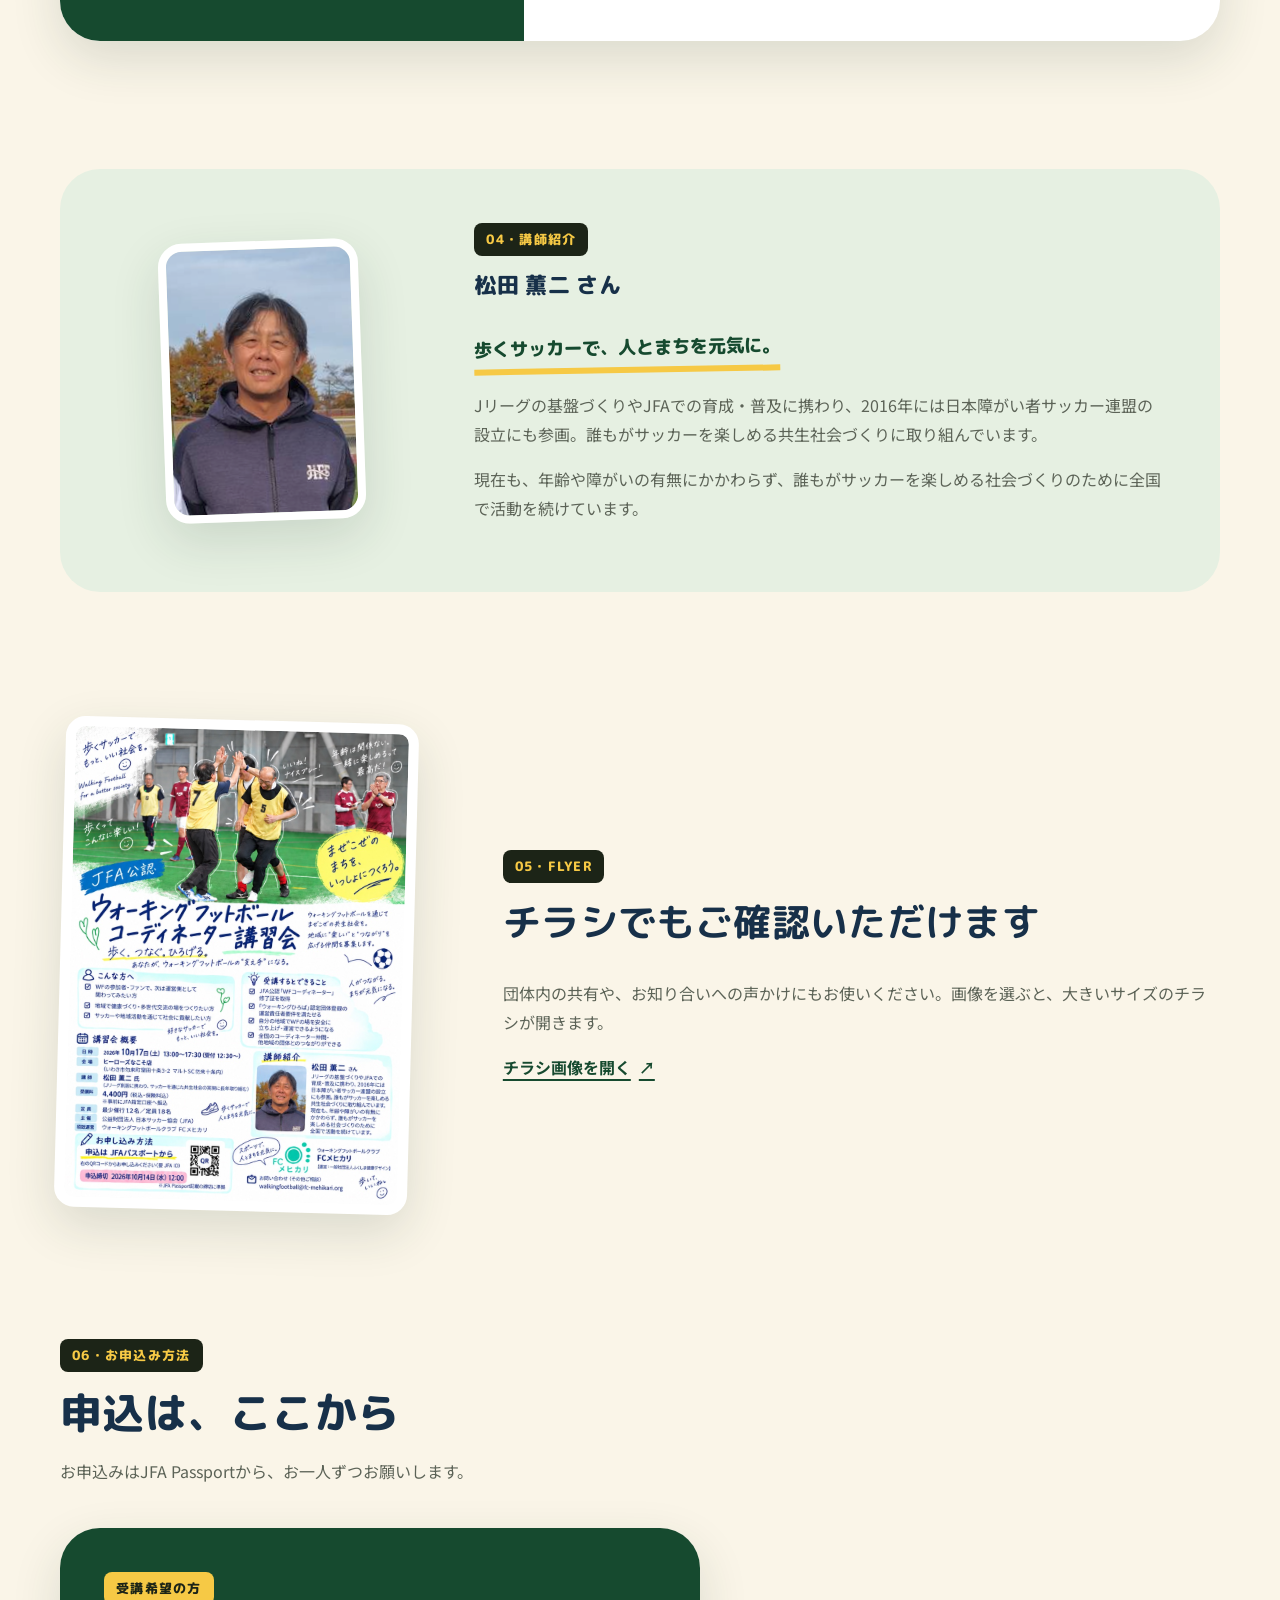
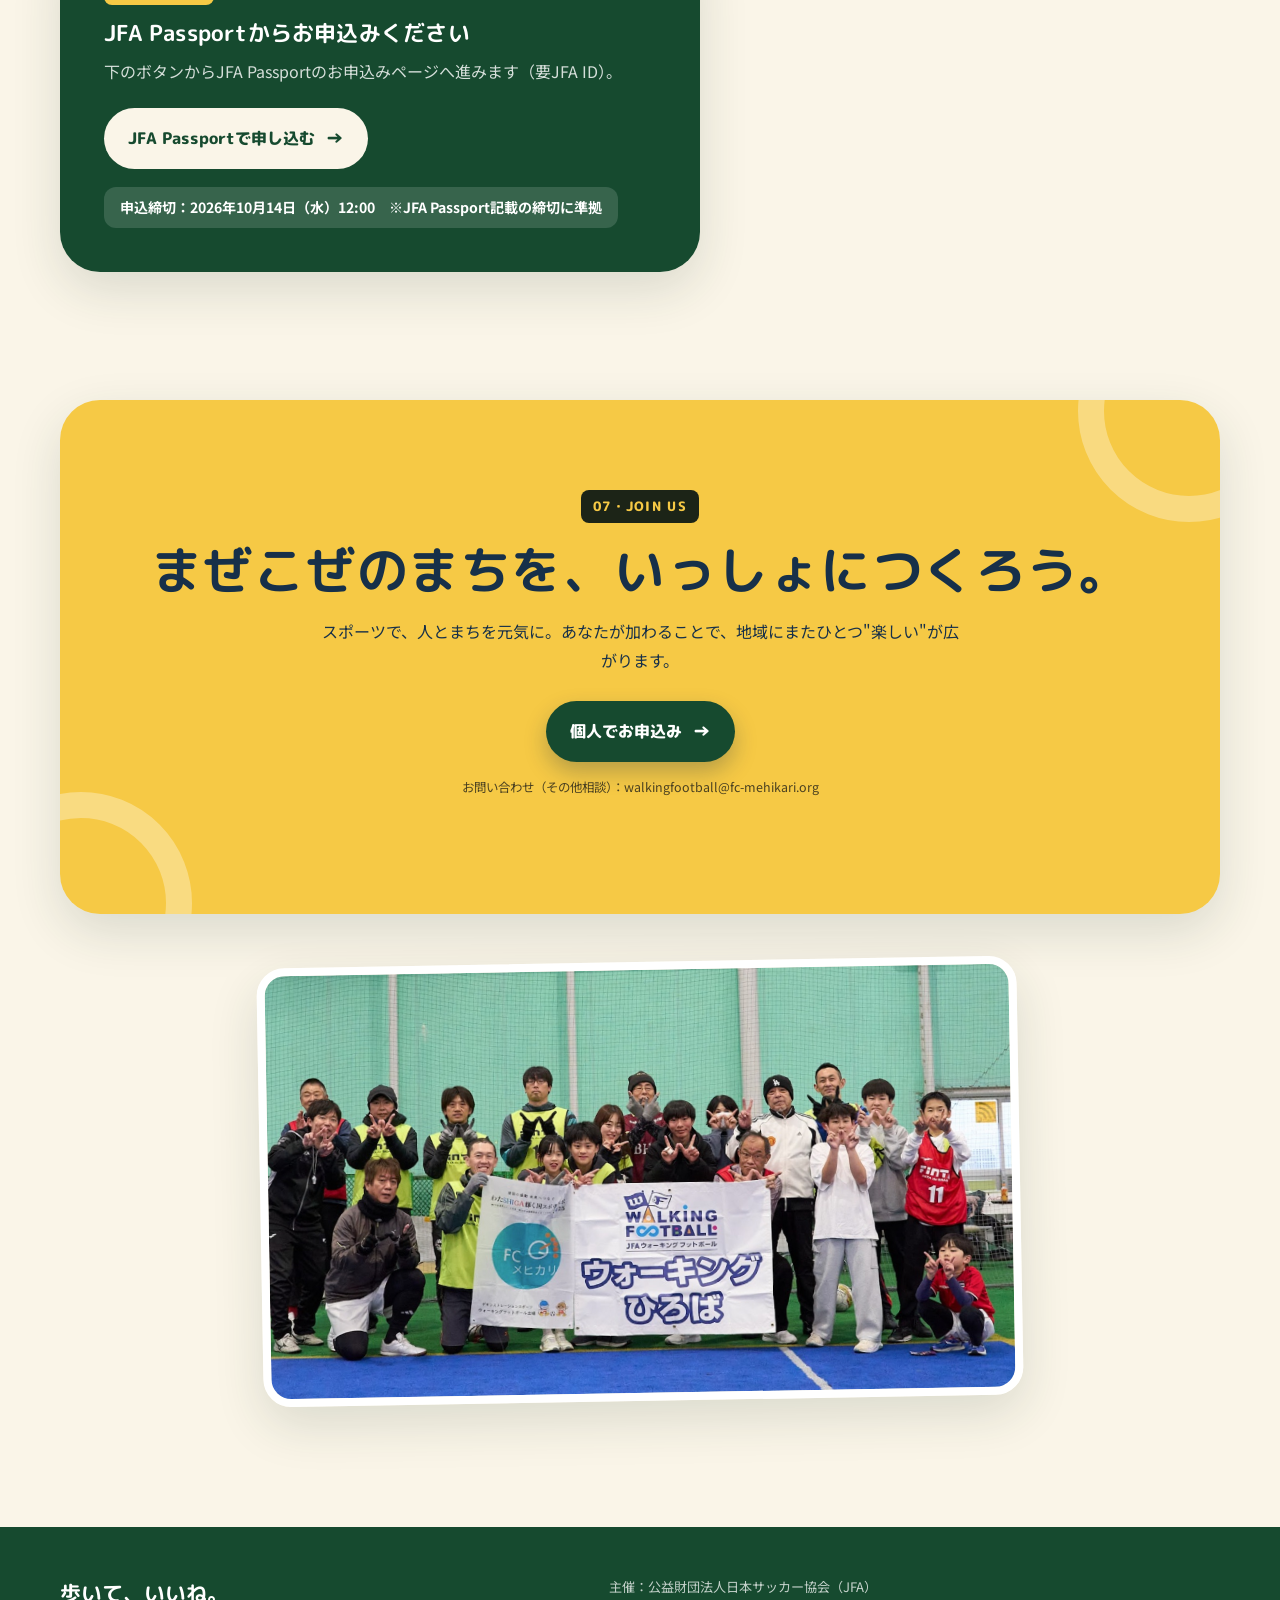
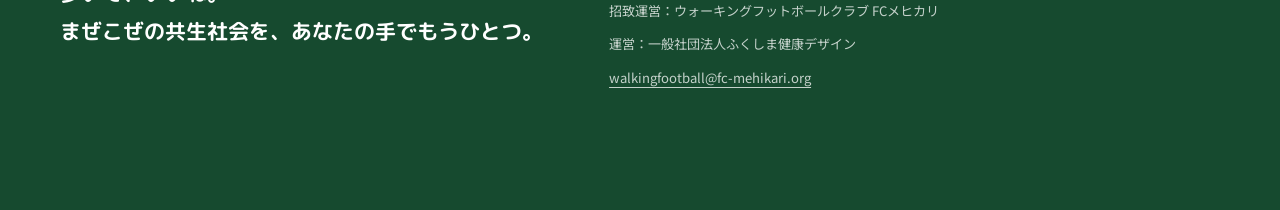
==== commit 3d55c037: "コーディネーター講習会LP: 申込セクションからQRコードを削除 読み込み用QRコードの掲示は不要のため、JFA Passportへのボタン導線のみに整理。  Co-Authored-By: Clau" ====
--- a/events/coordinator/index.html
+++ b/events/coordinator/index.html
@@ -95,7 +95,6 @@
     .apply-card--primary p{color:rgba(255,255,255,.82)}
     .apply-card h3{margin-bottom:10px;font-size:1.35rem}
     .apply-row{display:flex;align-items:center;gap:20px;margin-top:22px}
-    .apply-qr{flex:none;width:96px;height:96px;padding:8px;background:#fff;border-radius:16px;box-shadow:0 10px 24px rgba(0,0,0,.2)}
     .apply-deadline{display:inline-block;margin-top:18px;padding:8px 16px;border-radius:12px;background:rgba(255,255,255,.14);font-weight:700;font-size:.88rem}
 
     .final-cta{position:relative;overflow:hidden;padding:clamp(46px,8vw,90px) clamp(24px,6vw,74px);border-radius:var(--radius-lg);background:var(--sun);text-align:center;box-shadow:var(--shadow)}.final-cta::before,.final-cta::after{content:"";position:absolute;width:170px;height:170px;border:26px solid rgba(255,255,255,.32);border-radius:50%}.final-cta::before{left:-90px;bottom:-100px}.final-cta::after{right:-80px;top:-100px}.final-cta h2{position:relative;margin-bottom:14px;font-size:clamp(2rem,4vw,3.8rem)}.final-cta p{position:relative;max-width:640px;margin:0 auto 26px}.final-cta .button{position:relative}.contact-note{margin-top:14px!important;font-size:.78rem;color:#4a4020}
@@ -223,9 +222,8 @@
         <article class="apply-card apply-card--primary">
           <span class="section-heading__label">受講希望の方</span>
           <h3>JFA Passportからお申込みください</h3>
-          <p>右のQRコード、またはボタンからJFA Passportのお申込みページへ進みます（要JFA ID）。</p>
+          <p>下のボタンからJFA Passportのお申込みページへ進みます（要JFA ID）。</p>
           <div class="apply-row">
-            <img class="apply-qr" src="assets/qr.png" alt="JFA Passport 本講習会お申込みページのQRコード" width="96" height="96" loading="lazy">
             <a class="button button--light" href="https://passport.jfa.jp/mypage/event_invitation_ticket/3787?access_code=d1ccd3285d62bb5a2b9cd540b5b5b92b" target="_blank" rel="noopener">JFA Passportで申し込む <span class="button__arrow" aria-hidden="true">→</span></a>
           </div>
           <span class="apply-deadline">申込締切：2026年10月14日（水）12:00　※JFA Passport記載の締切に準拠</span>
